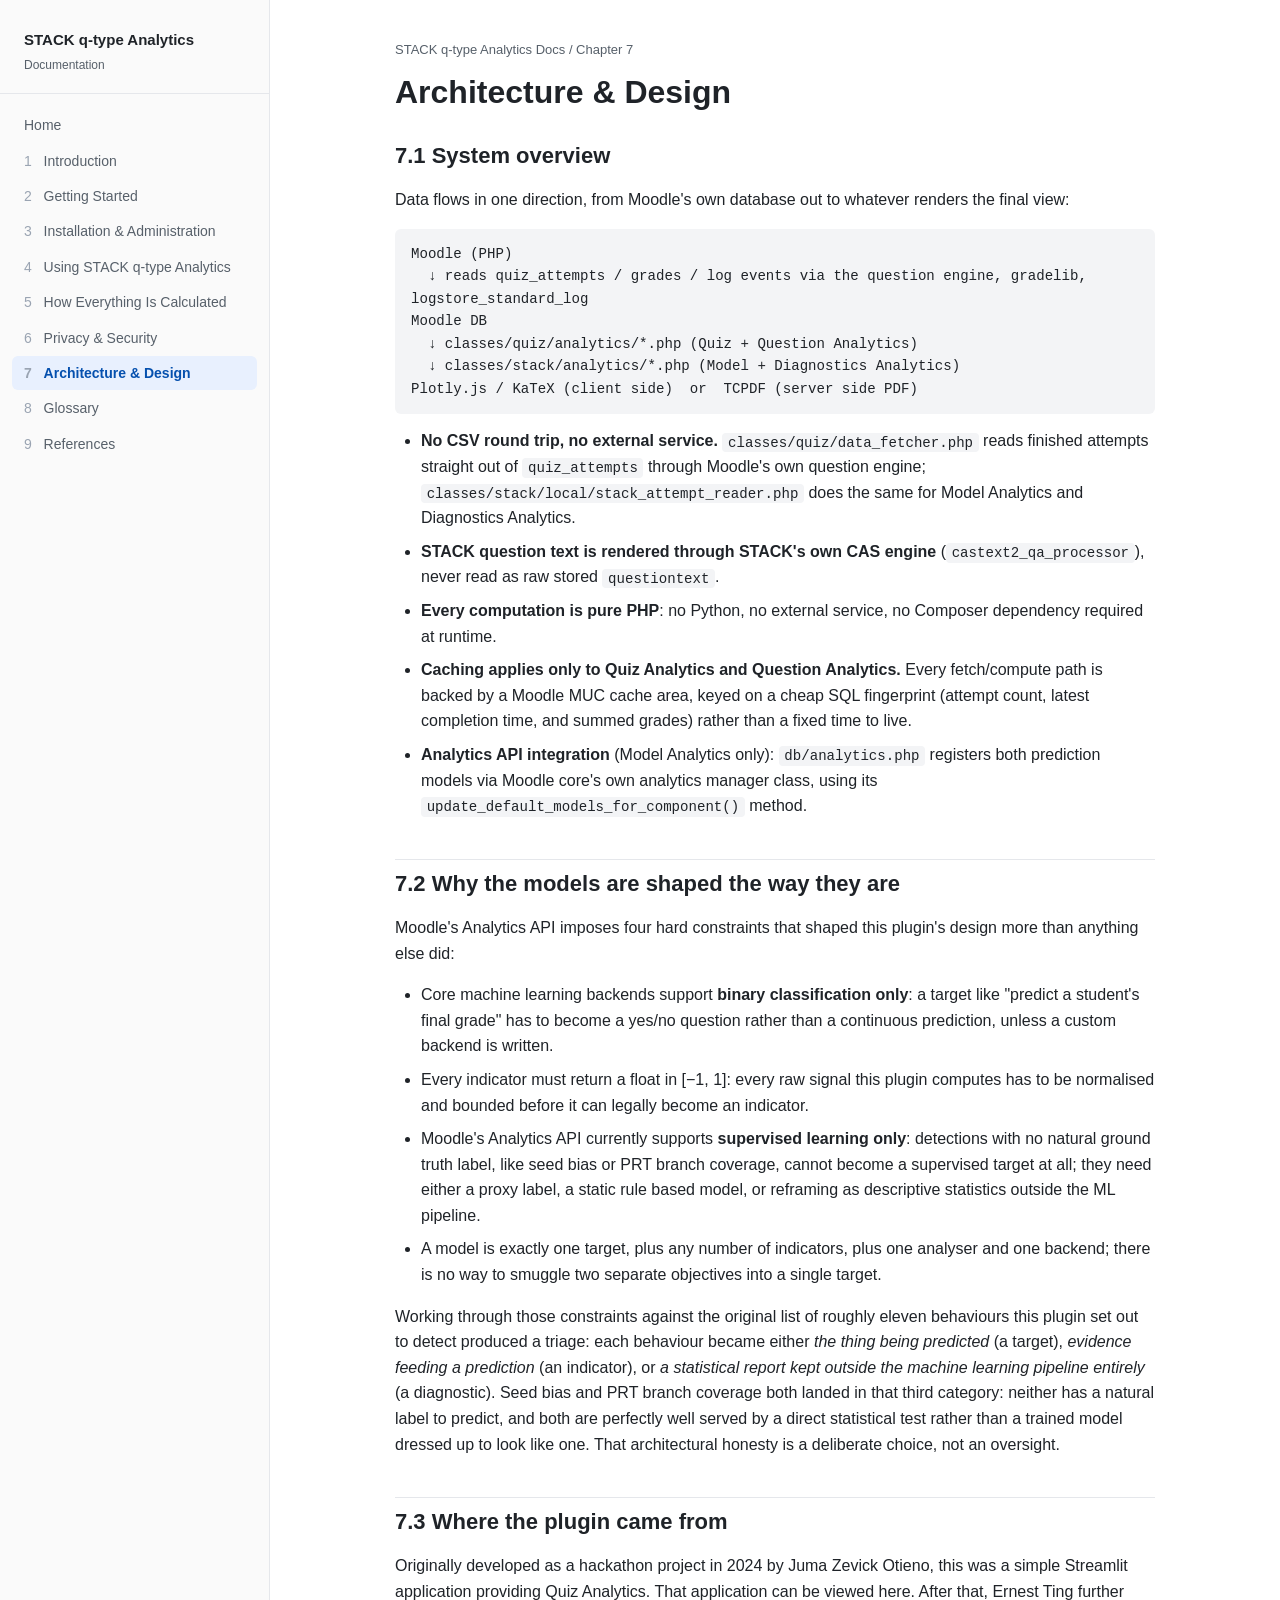
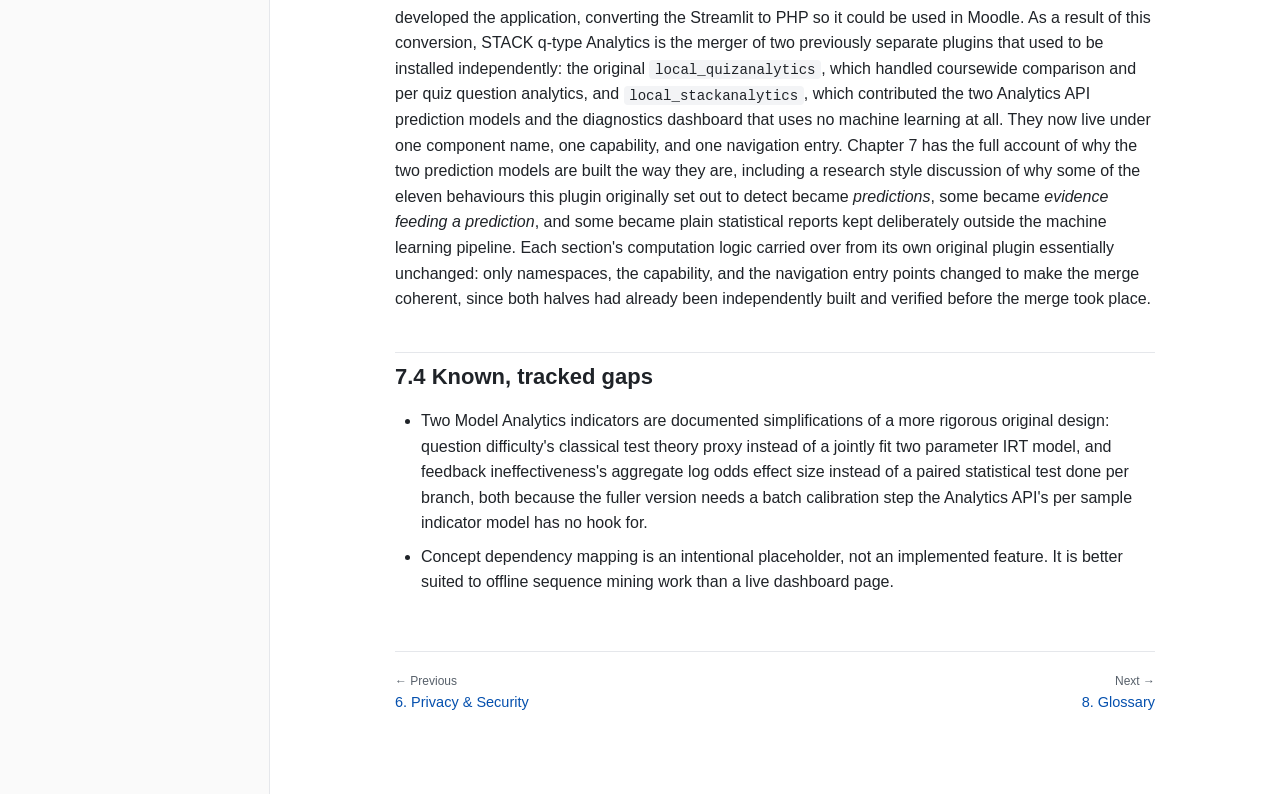
==== architecture.html @ 49871488 "Publish the STACK q-type Analytics documentation as a static site Converts the plugin's documentatio" ====
<!doctype html>
<html lang="en">
<head>
<meta charset="utf-8">
<meta name="viewport" content="width=device-width, initial-scale=1">
<title>Architecture &amp; Design — STACK q-type Analytics Documentation</title>
<link rel="stylesheet" href="assets/style.css">
</head>
<body>
<div class="layout">
  <nav id="sidebar-mount"></nav>
  <main>
    <div class="content-col">
      <div class="crumb"><a href="index.html">STACK q-type Analytics Docs</a> / Chapter 7</div>
      <h1 class="page-title">Architecture &amp; Design</h1>

      <article>
        <h2 id="overview">7.1 System overview</h2>
        <p>Data flows in one direction, from Moodle's own database out to whatever renders the final view:</p>
        <pre class="mono" style="display:block;background:var(--code-bg);padding:14px 16px;border-radius:6px;overflow-x:auto;white-space:pre-wrap;">Moodle (PHP)
  ↓ reads quiz_attempts / grades / log events via the question engine, gradelib, logstore_standard_log
Moodle DB
  ↓ classes/quiz/analytics/*.php (Quiz + Question Analytics)
  ↓ classes/stack/analytics/*.php (Model + Diagnostics Analytics)
Plotly.js / KaTeX (client side)  or  TCPDF (server side PDF)</pre>
        <ul>
          <li><strong>No CSV round trip, no external service.</strong> <code>classes/quiz/data_fetcher.php</code> reads finished attempts straight out of <code>quiz_attempts</code> through Moodle's own question engine; <code>classes/stack/local/stack_attempt_reader.php</code> does the same for Model Analytics and Diagnostics Analytics.</li>
          <li><strong>STACK question text is rendered through STACK's own CAS engine</strong> (<code>castext2_qa_processor</code>), never read as raw stored <code>questiontext</code>.</li>
          <li><strong>Every computation is pure PHP</strong>: no Python, no external service, no Composer dependency required at runtime.</li>
          <li><strong>Caching applies only to Quiz Analytics and Question Analytics.</strong> Every fetch/compute path is backed by a Moodle MUC cache area, keyed on a cheap SQL fingerprint (attempt count, latest completion time, and summed grades) rather than a fixed time to live.</li>
          <li><strong>Analytics API integration</strong> (Model Analytics only): <code>db/analytics.php</code> registers both prediction models via Moodle core's own analytics manager class, using its <code>update_default_models_for_component()</code> method.</li>
        </ul>

        <h2 id="why-shaped">7.2 Why the models are shaped the way they are</h2>
        <p>Moodle's Analytics API imposes four hard constraints that shaped this plugin's design more than anything else did:</p>
        <ul>
          <li>Core machine learning backends support <strong>binary classification only</strong>: a target like "predict a student's final grade" has to become a yes/no question rather than a continuous prediction, unless a custom backend is written.</li>
          <li>Every indicator must return a float in [&minus;1, 1]: every raw signal this plugin computes has to be normalised and bounded before it can legally become an indicator.</li>
          <li>Moodle's Analytics API currently supports <strong>supervised learning only</strong>: detections with no natural ground truth label, like seed bias or PRT branch coverage, cannot become a supervised target at all; they need either a proxy label, a static rule based model, or reframing as descriptive statistics outside the ML pipeline.</li>
          <li>A model is exactly one target, plus any number of indicators, plus one analyser and one backend; there is no way to smuggle two separate objectives into a single target.</li>
        </ul>
        <p>Working through those constraints against the original list of roughly eleven behaviours this plugin set out to detect produced a triage: each behaviour became either <em>the thing being predicted</em> (a target), <em>evidence feeding a prediction</em> (an indicator), or <em>a statistical report kept outside the machine learning pipeline entirely</em> (a diagnostic). Seed bias and PRT branch coverage both landed in that third category: neither has a natural label to predict, and both are perfectly well served by a direct statistical test rather than a trained model dressed up to look like one. That architectural honesty is a deliberate choice, not an oversight.</p>

        <h2 id="came-from">7.3 Where the plugin came from</h2>
        <p>Originally developed as a hackathon project in 2024 by Juma Zevick Otieno, this was a simple Streamlit application providing Quiz Analytics. That application can be viewed here. After that, Ernest Ting further developed the application, converting the Streamlit to PHP so it could be used in Moodle. As a result of this conversion, STACK q-type Analytics is the merger of two previously separate plugins that used to be installed independently: the original <code>local_quizanalytics</code>, which handled coursewide comparison and per quiz question analytics, and <code>local_stackanalytics</code>, which contributed the two Analytics API prediction models and the diagnostics dashboard that uses no machine learning at all. They now live under one component name, one capability, and one navigation entry. Chapter 7 has the full account of why the two prediction models are built the way they are, including a research style discussion of why some of the eleven behaviours this plugin originally set out to detect became <em>predictions</em>, some became <em>evidence feeding a prediction</em>, and some became plain statistical reports kept deliberately outside the machine learning pipeline. Each section's computation logic carried over from its own original plugin essentially unchanged: only namespaces, the capability, and the navigation entry points changed to make the merge coherent, since both halves had already been independently built and verified before the merge took place.</p>

        <h2 id="gaps">7.4 Known, tracked gaps</h2>
        <ul>
          <li>Two Model Analytics indicators are documented simplifications of a more rigorous original design: question difficulty's classical test theory proxy instead of a jointly fit two parameter IRT model, and feedback ineffectiveness's aggregate log odds effect size instead of a paired statistical test done per branch, both because the fuller version needs a batch calibration step the Analytics API's per sample indicator model has no hook for.</li>
          <li>Concept dependency mapping is an intentional placeholder, not an implemented feature. It is better suited to offline sequence mining work than a live dashboard page.</li>
        </ul>
      </article>

      <div class="page-nav">
        <a href="privacy-security.html"><span class="dir">← Previous</span>6. Privacy &amp; Security</a>
        <a class="next" href="glossary.html"><span class="dir">Next →</span>8. Glossary</a>
      </div>
    </div>
  </main>
</div>
<script src="assets/nav.js"></script>
</body>
</html>
---- assets/style.css ----
:root {
  --sidebar-w: 270px;
  --toc-w: 230px;
  --bg: #ffffff;
  --bg-sidebar: #fafafa;
  --border: #e5e7eb;
  --text: #1f2328;
  --text-dim: #57606a;
  --link: #0550ae;
  --link-hover: #0a3a7a;
  --accent: #444444;
  --code-bg: #f3f4f6;
  --callout-bg: #f6f8fa;
  --callout-border: #d0d7de;
  font-size: 16px;
}

* { box-sizing: border-box; }

html, body {
  margin: 0;
  padding: 0;
  background: var(--bg);
  color: var(--text);
  font-family: -apple-system, BlinkMacSystemFont, "Segoe UI", Helvetica, Arial, sans-serif;
  line-height: 1.6;
}

a { color: var(--link); text-decoration: none; }
a:hover { color: var(--link-hover); text-decoration: underline; }

.layout {
  display: flex;
  min-height: 100vh;
  align-items: stretch;
}

/* Sidebar */
#sidebar-mount {
  width: var(--sidebar-w);
  flex: 0 0 var(--sidebar-w);
  border-right: 1px solid var(--border);
  background: var(--bg-sidebar);
  padding: 28px 0 40px;
}

.sb-brand {
  font-weight: 700;
  font-size: 15px;
  color: var(--text);
  padding: 0 24px 18px;
  border-bottom: 1px solid var(--border);
  margin-bottom: 14px;
}
.sb-brand small {
  display: block;
  font-weight: 400;
  color: var(--text-dim);
  font-size: 12px;
  margin-top: 4px;
}

.sb-nav { list-style: none; margin: 0; padding: 0 12px; }
.sb-nav li { margin: 1px 0; }
.sb-nav a {
  display: block;
  padding: 6px 12px;
  border-radius: 6px;
  color: var(--text-dim);
  font-size: 14px;
}
.sb-nav a:hover { background: #eef1f4; text-decoration: none; color: var(--text); }
.sb-nav a.active {
  background: #e8f0fe;
  color: var(--link);
  font-weight: 600;
}
.sb-nav .sb-chnum {
  display: inline-block;
  width: 1.4em;
  color: #9aa4b2;
  font-variant-numeric: tabular-nums;
}

/* Main content */
main {
  flex: 1 1 auto;
  min-width: 0;
  display: flex;
  justify-content: center;
  padding: 0 24px;
}

.content-col {
  width: 100%;
  max-width: 760px;
  padding: 40px 0 80px;
}

.crumb {
  font-size: 13px;
  color: var(--text-dim);
  margin-bottom: 6px;
}
.crumb a { color: var(--text-dim); }
.crumb a:hover { color: var(--link); }

h1.page-title {
  font-size: 32px;
  margin: 0 0 6px;
  font-weight: 700;
}
.page-subtitle {
  color: var(--text-dim);
  font-size: 16px;
  margin: 0 0 32px;
}

article h2 {
  font-size: 22px;
  margin: 40px 0 14px;
  padding-top: 6px;
  border-top: 1px solid var(--border);
}
article h2:first-of-type { border-top: none; padding-top: 0; margin-top: 20px; }
article h3 {
  font-size: 18px;
  margin: 28px 0 10px;
}
article h4 {
  font-size: 15px;
  margin: 22px 0 8px;
  text-transform: none;
}
article p { margin: 0 0 16px; }
article ul, article ol { margin: 0 0 16px; padding-left: 26px; }
article li { margin: 0 0 8px; }
article li > ul, article li > ol { margin-top: 8px; }

code, .mono {
  font-family: ui-monospace, SFMono-Regular, Menlo, Consolas, monospace;
  background: var(--code-bg);
  padding: 0.12em 0.4em;
  border-radius: 4px;
  font-size: 0.88em;
}

.callout {
  background: var(--callout-bg);
  border: 1px solid var(--callout-border);
  border-left: 4px solid #8250df;
  border-radius: 6px;
  padding: 14px 18px;
  margin: 0 0 20px;
}
.callout p:last-child { margin-bottom: 0; }

blockquote {
  margin: 0 0 20px;
  padding: 4px 0 4px 18px;
  border-left: 3px solid var(--border);
  color: var(--text-dim);
  font-style: italic;
}
blockquote p:last-child { margin-bottom: 0; }

table {
  width: 100%;
  border-collapse: collapse;
  margin: 0 0 22px;
  font-size: 14.5px;
}
th, td {
  text-align: left;
  padding: 8px 12px;
  border-bottom: 1px solid var(--border);
  vertical-align: top;
}
thead th {
  border-bottom: 2px solid var(--accent);
  font-weight: 600;
}
tbody tr:hover { background: #fafbfc; }

.section-label {
  display: inline-block;
  font-weight: 700;
  margin-right: 6px;
}

.eq-block {
  margin: 18px 0 22px;
  padding: 12px 4px;
  overflow-x: auto;
  text-align: center;
}

.page-nav {
  display: flex;
  justify-content: space-between;
  margin-top: 56px;
  padding-top: 20px;
  border-top: 1px solid var(--border);
  font-size: 14.5px;
}
.page-nav a { display: block; max-width: 46%; }
.page-nav .dir { display: block; color: var(--text-dim); font-size: 12px; }
.page-nav .next { text-align: right; margin-left: auto; }

.cover {
  text-align: center;
  padding: 100px 0 40px;
}
.cover h1 { font-size: 40px; margin-bottom: 10px; }
.cover .tagline { color: var(--text-dim); font-size: 18px; margin-bottom: 30px; }
.cover .meta { color: var(--text-dim); font-size: 14px; }
.badges { display: flex; gap: 8px; justify-content: center; flex-wrap: wrap; margin: 18px 0 34px; }
.badge {
  display: inline-block;
  padding: 4px 10px;
  border-radius: 999px;
  background: var(--code-bg);
  border: 1px solid var(--border);
  font-size: 12.5px;
  color: var(--text-dim);
}

.toc-grid { display: grid; grid-template-columns: 1fr; gap: 10px; margin: 30px 0; }
.toc-card {
  display: block;
  border: 1px solid var(--border);
  border-radius: 8px;
  padding: 14px 18px;
}
.toc-card:hover { border-color: var(--link); text-decoration: none; background: #f8faff; }
.toc-card .toc-num { color: var(--text-dim); font-size: 13px; }
.toc-card .toc-name { font-weight: 600; font-size: 16px; color: var(--text); }
.toc-card:hover .toc-name { color: var(--link); }
.toc-card .toc-desc { color: var(--text-dim); font-size: 13.5px; margin-top: 2px; }

.term-def dt { font-weight: 700; margin-top: 16px; }
.term-def dd { margin: 4px 0 0; }

.ack-list { list-style: none; padding: 0; margin: 18px 0; }
.ack-list li { padding: 4px 0; }

footer.site-footer {
  text-align: center;
  color: var(--text-dim);
  font-size: 13px;
  padding: 30px 0 10px;
}

@media (max-width: 900px) {
  #sidebar-mount { display: none; }
  main { padding: 0 18px; }
}
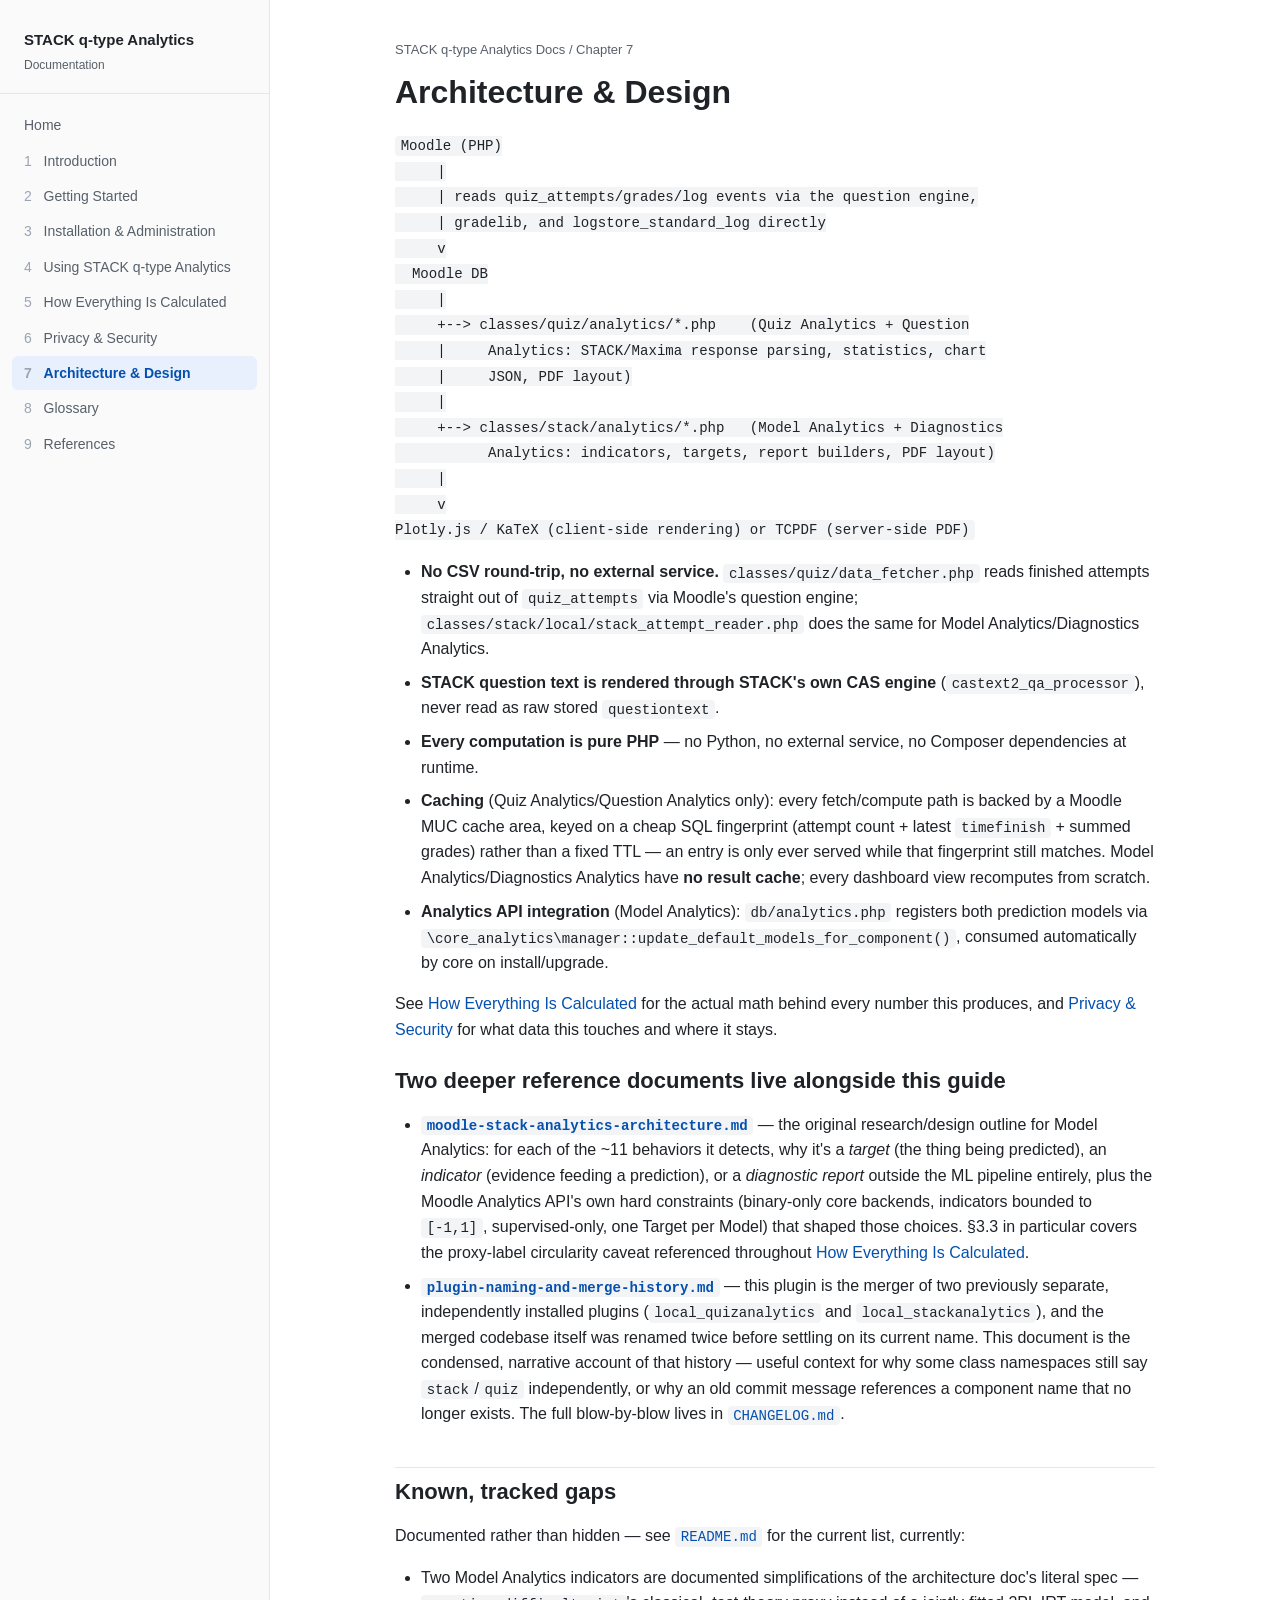
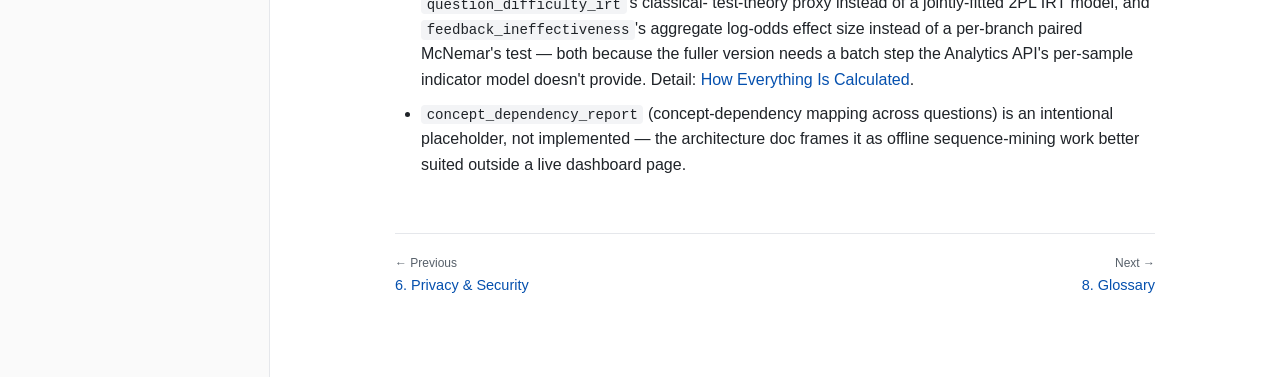
==== commit 30e12c10: "Sync content from moodle-local_quizanalytics docs/guide/" ====
--- a/architecture.html
+++ b/architecture.html
@@ -15,41 +15,42 @@
       <h1 class="page-title">Architecture &amp; Design</h1>
 
       <article>
-        <h2 id="overview">7.1 System overview</h2>
-        <p>Data flows in one direction, from Moodle's own database out to whatever renders the final view:</p>
-        <pre class="mono" style="display:block;background:var(--code-bg);padding:14px 16px;border-radius:6px;overflow-x:auto;white-space:pre-wrap;">Moodle (PHP)
-  ↓ reads quiz_attempts / grades / log events via the question engine, gradelib, logstore_standard_log
-Moodle DB
-  ↓ classes/quiz/analytics/*.php (Quiz + Question Analytics)
-  ↓ classes/stack/analytics/*.php (Model + Diagnostics Analytics)
-Plotly.js / KaTeX (client side)  or  TCPDF (server side PDF)</pre>
-        <ul>
-          <li><strong>No CSV round trip, no external service.</strong> <code>classes/quiz/data_fetcher.php</code> reads finished attempts straight out of <code>quiz_attempts</code> through Moodle's own question engine; <code>classes/stack/local/stack_attempt_reader.php</code> does the same for Model Analytics and Diagnostics Analytics.</li>
-          <li><strong>STACK question text is rendered through STACK's own CAS engine</strong> (<code>castext2_qa_processor</code>), never read as raw stored <code>questiontext</code>.</li>
-          <li><strong>Every computation is pure PHP</strong>: no Python, no external service, no Composer dependency required at runtime.</li>
-          <li><strong>Caching applies only to Quiz Analytics and Question Analytics.</strong> Every fetch/compute path is backed by a Moodle MUC cache area, keyed on a cheap SQL fingerprint (attempt count, latest completion time, and summed grades) rather than a fixed time to live.</li>
-          <li><strong>Analytics API integration</strong> (Model Analytics only): <code>db/analytics.php</code> registers both prediction models via Moodle core's own analytics manager class, using its <code>update_default_models_for_component()</code> method.</li>
-        </ul>
-
-        <h2 id="why-shaped">7.2 Why the models are shaped the way they are</h2>
-        <p>Moodle's Analytics API imposes four hard constraints that shaped this plugin's design more than anything else did:</p>
-        <ul>
-          <li>Core machine learning backends support <strong>binary classification only</strong>: a target like "predict a student's final grade" has to become a yes/no question rather than a continuous prediction, unless a custom backend is written.</li>
-          <li>Every indicator must return a float in [&minus;1, 1]: every raw signal this plugin computes has to be normalised and bounded before it can legally become an indicator.</li>
-          <li>Moodle's Analytics API currently supports <strong>supervised learning only</strong>: detections with no natural ground truth label, like seed bias or PRT branch coverage, cannot become a supervised target at all; they need either a proxy label, a static rule based model, or reframing as descriptive statistics outside the ML pipeline.</li>
-          <li>A model is exactly one target, plus any number of indicators, plus one analyser and one backend; there is no way to smuggle two separate objectives into a single target.</li>
-        </ul>
-        <p>Working through those constraints against the original list of roughly eleven behaviours this plugin set out to detect produced a triage: each behaviour became either <em>the thing being predicted</em> (a target), <em>evidence feeding a prediction</em> (an indicator), or <em>a statistical report kept outside the machine learning pipeline entirely</em> (a diagnostic). Seed bias and PRT branch coverage both landed in that third category: neither has a natural label to predict, and both are perfectly well served by a direct statistical test rather than a trained model dressed up to look like one. That architectural honesty is a deliberate choice, not an oversight.</p>
-
-        <h2 id="came-from">7.3 Where the plugin came from</h2>
-        <p>Originally developed as a hackathon project in 2024 by Juma Zevick Otieno, this was a simple Streamlit application providing Quiz Analytics. That application can be viewed here. After that, Ernest Ting further developed the application, converting the Streamlit to PHP so it could be used in Moodle. As a result of this conversion, STACK q-type Analytics is the merger of two previously separate plugins that used to be installed independently: the original <code>local_quizanalytics</code>, which handled coursewide comparison and per quiz question analytics, and <code>local_stackanalytics</code>, which contributed the two Analytics API prediction models and the diagnostics dashboard that uses no machine learning at all. They now live under one component name, one capability, and one navigation entry. Chapter 7 has the full account of why the two prediction models are built the way they are, including a research style discussion of why some of the eleven behaviours this plugin originally set out to detect became <em>predictions</em>, some became <em>evidence feeding a prediction</em>, and some became plain statistical reports kept deliberately outside the machine learning pipeline. Each section's computation logic carried over from its own original plugin essentially unchanged: only namespaces, the capability, and the navigation entry points changed to make the merge coherent, since both halves had already been independently built and verified before the merge took place.</p>
-
-        <h2 id="gaps">7.4 Known, tracked gaps</h2>
-        <ul>
-          <li>Two Model Analytics indicators are documented simplifications of a more rigorous original design: question difficulty's classical test theory proxy instead of a jointly fit two parameter IRT model, and feedback ineffectiveness's aggregate log odds effect size instead of a paired statistical test done per branch, both because the fuller version needs a batch calibration step the Analytics API's per sample indicator model has no hook for.</li>
-          <li>Concept dependency mapping is an intentional placeholder, not an implemented feature. It is better suited to offline sequence mining work than a live dashboard page.</li>
-        </ul>
-      </article>
+<pre><code>Moodle (PHP)
+     |
+     | reads quiz_attempts/grades/log events via the question engine,
+     | gradelib, and logstore_standard_log directly
+     v
+  Moodle DB
+     |
+     +--&gt; classes/quiz/analytics/*.php    (Quiz Analytics + Question
+     |     Analytics: STACK/Maxima response parsing, statistics, chart
+     |     JSON, PDF layout)
+     |
+     +--&gt; classes/stack/analytics/*.php   (Model Analytics + Diagnostics
+           Analytics: indicators, targets, report builders, PDF layout)
+     |
+     v
+Plotly.js / KaTeX (client-side rendering) or TCPDF (server-side PDF)</code></pre>
+<ul>
+<li><strong>No CSV round-trip, no external service.</strong> <code>classes/quiz/data_fetcher.php</code> reads finished attempts straight out of <code>quiz_attempts</code> via Moodle's question engine; <code>classes/stack/local/stack_attempt_reader.php</code> does the same for Model Analytics/Diagnostics Analytics.</li>
+<li><strong>STACK question text is rendered through STACK's own CAS engine</strong> (<code>castext2_qa_processor</code>), never read as raw stored <code>questiontext</code>.</li>
+<li><strong>Every computation is pure PHP</strong> — no Python, no external service, no Composer dependencies at runtime.</li>
+<li><strong>Caching</strong> (Quiz Analytics/Question Analytics only): every fetch/compute path is backed by a Moodle MUC cache area, keyed on a cheap SQL fingerprint (attempt count + latest <code>timefinish</code> + summed grades) rather than a fixed TTL — an entry is only ever served while that fingerprint still matches. Model Analytics/Diagnostics Analytics have <strong>no result cache</strong>; every dashboard view recomputes from scratch.</li>
+<li><strong>Analytics API integration</strong> (Model Analytics): <code>db/analytics.php</code> registers both prediction models via <code>\core_analytics\manager::update_default_models_for_component()</code>, consumed automatically by core on install/upgrade.</li>
+</ul>
+<p>See <a href="calculations.html">How Everything Is Calculated</a> for the actual math behind every number this produces, and <a href="privacy-security.html">Privacy &amp; Security</a> for what data this touches and where it stays.</p>
+<h2 id="two-deeper-reference-documents-live-alongside-this-guide">Two deeper reference documents live alongside this guide</h2>
+<ul>
+<li><strong><a href="../moodle-stack-analytics-architecture.md"><code>moodle-stack-analytics-architecture.md</code></a></strong> — the original research/design outline for Model Analytics: for each of the ~11 behaviors it detects, why it's a <em>target</em> (the thing being predicted), an <em>indicator</em> (evidence feeding a prediction), or a <em>diagnostic report</em> outside the ML pipeline entirely, plus the Moodle Analytics API's own hard constraints (binary-only core backends, indicators bounded to <code>[-1,1]</code>, supervised-only, one Target per Model) that shaped those choices. §3.3 in particular covers the proxy-label circularity caveat referenced throughout <a href="calculations.html#model-analytics">How Everything Is Calculated</a>.</li>
+<li><strong><a href="../plugin-naming-and-merge-history.md"><code>plugin-naming-and-merge-history.md</code></a></strong> — this plugin is the merger of two previously separate, independently installed plugins (<code>local_quizanalytics</code> and <code>local_stackanalytics</code>), and the merged codebase itself was renamed twice before settling on its current name. This document is the condensed, narrative account of that history — useful context for why some class namespaces still say <code>stack</code>/<code>quiz</code> independently, or why an old commit message references a component name that no longer exists. The full blow-by-blow lives in <a href="../../CHANGELOG.md"><code>CHANGELOG.md</code></a>.</li>
+</ul>
+<h2 id="known-tracked-gaps">Known, tracked gaps</h2>
+<p>Documented rather than hidden — see <a href="../../README.md#status"><code>README.md</code></a> for the current list, currently:</p>
+<ul>
+<li>Two Model Analytics indicators are documented simplifications of the architecture doc's literal spec — <code>question_difficulty_irt</code>'s classical- test-theory proxy instead of a jointly-fitted 2PL IRT model, and <code>feedback_ineffectiveness</code>'s aggregate log-odds effect size instead of a per-branch paired McNemar's test — both because the fuller version needs a batch step the Analytics API's per-sample indicator model doesn't provide. Detail: <a href="calculations.html">How Everything Is Calculated</a>.</li>
+<li><code>concept_dependency_report</code> (concept-dependency mapping across questions) is an intentional placeholder, not implemented — the architecture doc frames it as offline sequence-mining work better suited outside a live dashboard page.</li>
+</ul>
+</article>
 
       <div class="page-nav">
         <a href="privacy-security.html"><span class="dir">← Previous</span>6. Privacy &amp; Security</a>
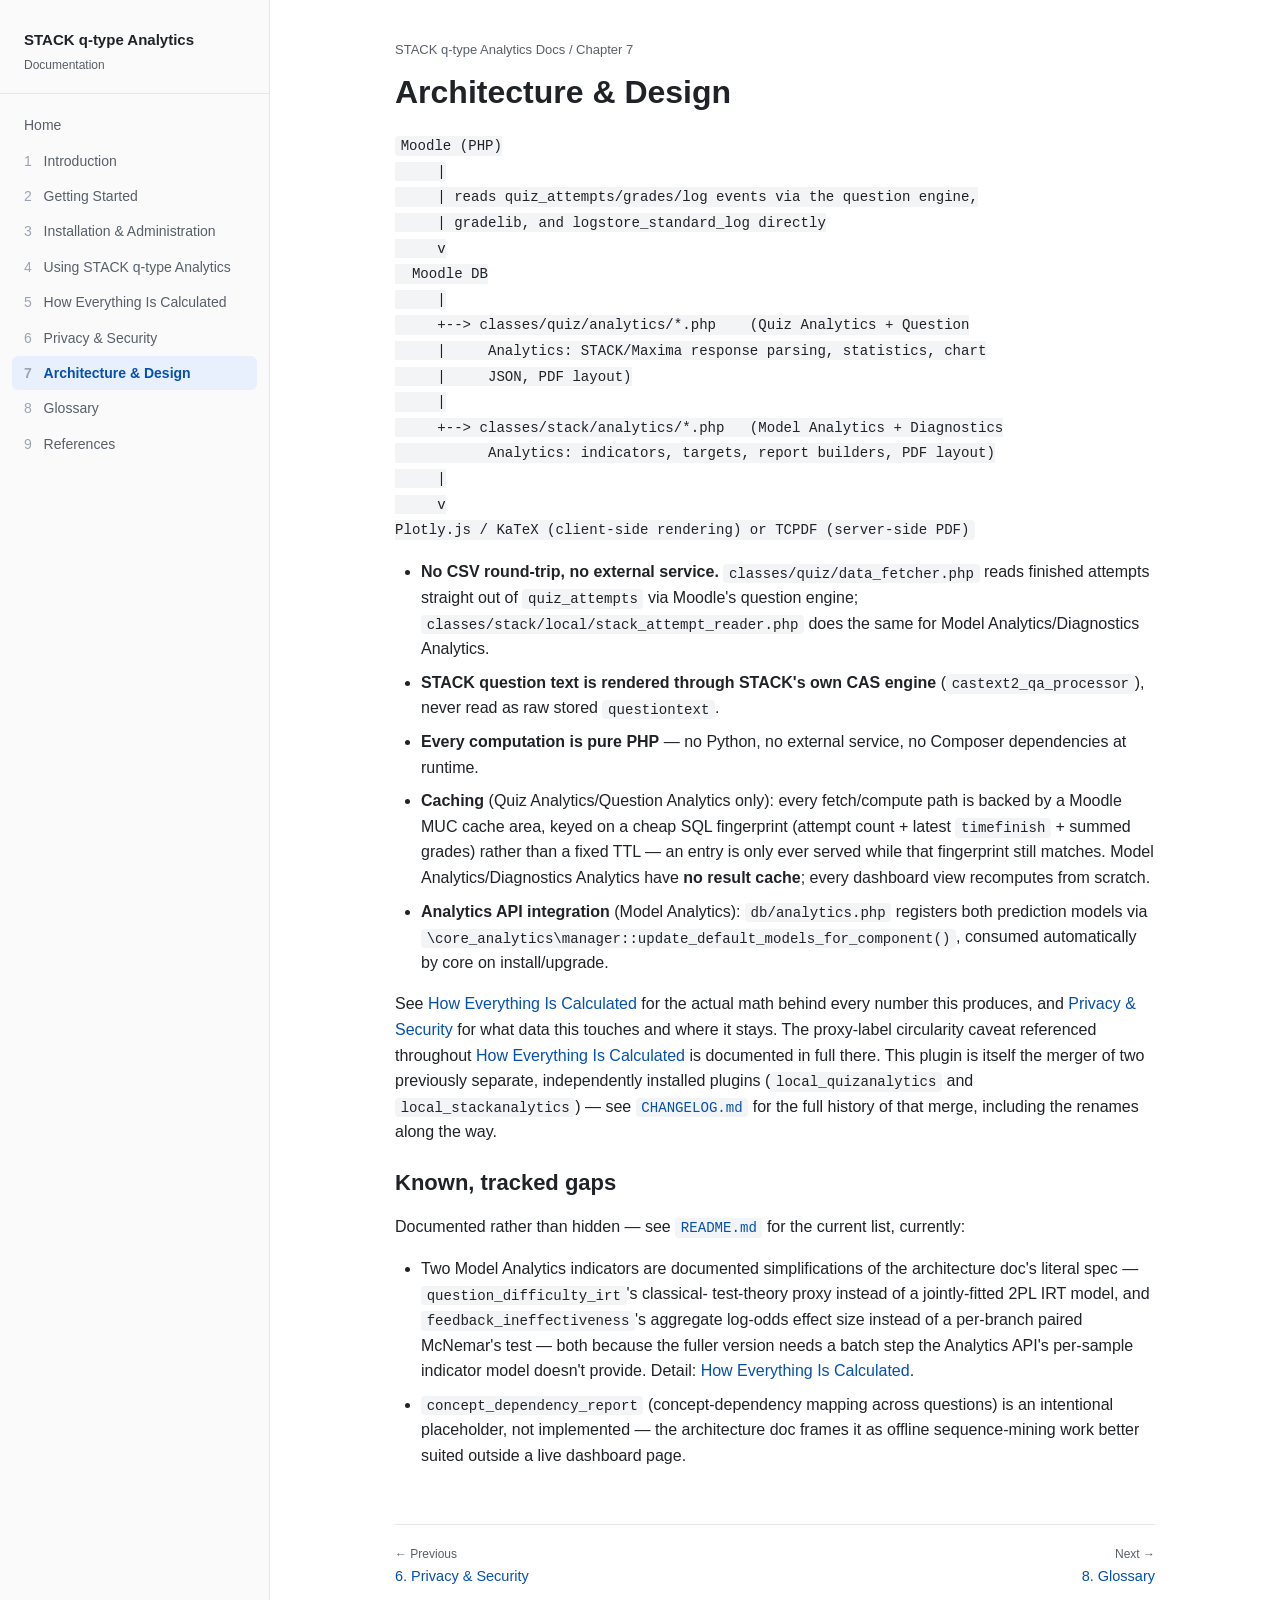
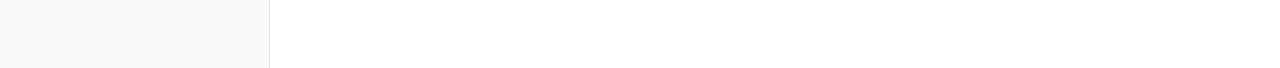
==== commit e8834192: "Point sync at docs/ instead of docs/guide/ following the plugin's flattening moodle-local_quizanalyt" ====
--- a/architecture.html
+++ b/architecture.html
@@ -38,14 +38,9 @@
 <li><strong>Caching</strong> (Quiz Analytics/Question Analytics only): every fetch/compute path is backed by a Moodle MUC cache area, keyed on a cheap SQL fingerprint (attempt count + latest <code>timefinish</code> + summed grades) rather than a fixed TTL — an entry is only ever served while that fingerprint still matches. Model Analytics/Diagnostics Analytics have <strong>no result cache</strong>; every dashboard view recomputes from scratch.</li>
 <li><strong>Analytics API integration</strong> (Model Analytics): <code>db/analytics.php</code> registers both prediction models via <code>\core_analytics\manager::update_default_models_for_component()</code>, consumed automatically by core on install/upgrade.</li>
 </ul>
-<p>See <a href="calculations.html">How Everything Is Calculated</a> for the actual math behind every number this produces, and <a href="privacy-security.html">Privacy &amp; Security</a> for what data this touches and where it stays.</p>
-<h2 id="two-deeper-reference-documents-live-alongside-this-guide">Two deeper reference documents live alongside this guide</h2>
-<ul>
-<li><strong><a href="../moodle-stack-analytics-architecture.md"><code>moodle-stack-analytics-architecture.md</code></a></strong> — the original research/design outline for Model Analytics: for each of the ~11 behaviors it detects, why it's a <em>target</em> (the thing being predicted), an <em>indicator</em> (evidence feeding a prediction), or a <em>diagnostic report</em> outside the ML pipeline entirely, plus the Moodle Analytics API's own hard constraints (binary-only core backends, indicators bounded to <code>[-1,1]</code>, supervised-only, one Target per Model) that shaped those choices. §3.3 in particular covers the proxy-label circularity caveat referenced throughout <a href="calculations.html#model-analytics">How Everything Is Calculated</a>.</li>
-<li><strong><a href="../plugin-naming-and-merge-history.md"><code>plugin-naming-and-merge-history.md</code></a></strong> — this plugin is the merger of two previously separate, independently installed plugins (<code>local_quizanalytics</code> and <code>local_stackanalytics</code>), and the merged codebase itself was renamed twice before settling on its current name. This document is the condensed, narrative account of that history — useful context for why some class namespaces still say <code>stack</code>/<code>quiz</code> independently, or why an old commit message references a component name that no longer exists. The full blow-by-blow lives in <a href="../../CHANGELOG.md"><code>CHANGELOG.md</code></a>.</li>
-</ul>
+<p>See <a href="calculations.html">How Everything Is Calculated</a> for the actual math behind every number this produces, and <a href="privacy-security.html">Privacy &amp; Security</a> for what data this touches and where it stays. The proxy-label circularity caveat referenced throughout <a href="calculations.html#model-analytics">How Everything Is Calculated</a> is documented in full there. This plugin is itself the merger of two previously separate, independently installed plugins (<code>local_quizanalytics</code> and <code>local_stackanalytics</code>) — see <a href="../CHANGELOG.md"><code>CHANGELOG.md</code></a> for the full history of that merge, including the renames along the way.</p>
 <h2 id="known-tracked-gaps">Known, tracked gaps</h2>
-<p>Documented rather than hidden — see <a href="../../README.md#status"><code>README.md</code></a> for the current list, currently:</p>
+<p>Documented rather than hidden — see <a href="../README.md#status"><code>README.md</code></a> for the current list, currently:</p>
 <ul>
 <li>Two Model Analytics indicators are documented simplifications of the architecture doc's literal spec — <code>question_difficulty_irt</code>'s classical- test-theory proxy instead of a jointly-fitted 2PL IRT model, and <code>feedback_ineffectiveness</code>'s aggregate log-odds effect size instead of a per-branch paired McNemar's test — both because the fuller version needs a batch step the Analytics API's per-sample indicator model doesn't provide. Detail: <a href="calculations.html">How Everything Is Calculated</a>.</li>
 <li><code>concept_dependency_report</code> (concept-dependency mapping across questions) is an intentional placeholder, not implemented — the architecture doc frames it as offline sequence-mining work better suited outside a live dashboard page.</li>
